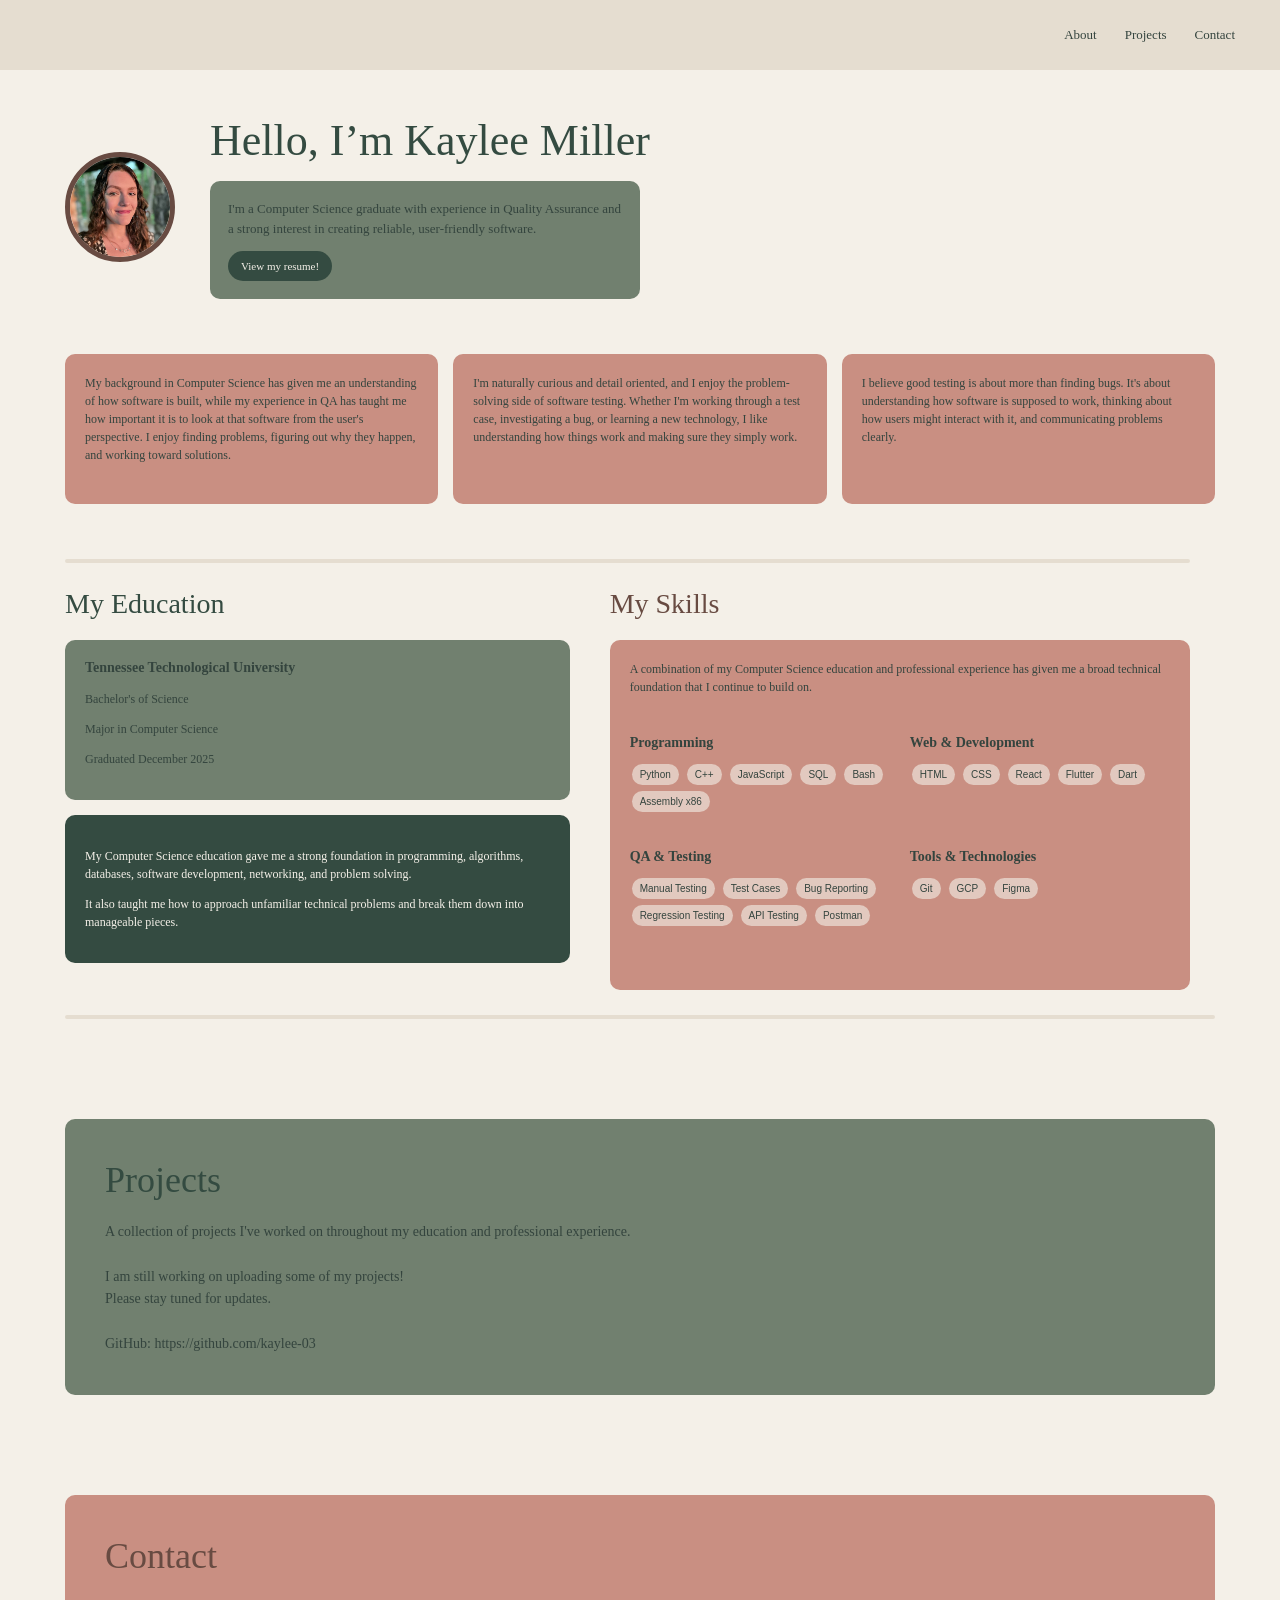
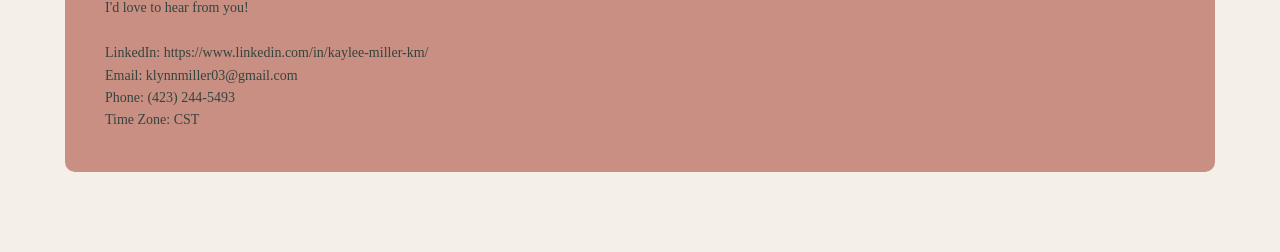
==== index.html @ ca08cdcf "website commit" ====
<!DOCTYPE html>
<html lang="en">
<head>
    <meta charset="UTF-8">
    <meta name="viewport" content="width=device-width, initial-scale=1.0">

    <title>Kaylee Miller | Portfolio</title>

    <link rel="stylesheet" href="styles.css">
</head>

<body>

    <!-- Navigation -->
    <header class="navbar">
        <nav>
            <a href="index.html">About</a>
            <a href="#projects">Projects</a>
            <a href="#contact">Contact</a>
        </nav>
    </header>


    <!-- Main About Page -->
    <main class="about-page">

        <!-- Introduction -->
        <section class="intro-section">

            <div class="profile-image-container">
                <img 
                    src="assets/me.jpg" 
                    alt="Kaylee Miller"
                    class="profile-image"
                >
            </div>

            <div class="intro-content">

                <h1>Hello, I’m Kaylee Miller</h1>

                <div class="intro-card">
                    <p>
                        I'm a Computer Science graduate with experience in 
                        Quality Assurance and a strong interest in creating 
                        reliable, user-friendly software.
                    </p>

                    <a href="resume.html" class="button">
                        View my resume!
                    </a>
                </div>

            </div>

        </section>


        <!-- About Cards -->
        <section class="about-cards">

            <div class="about-card">
                <p>
                    My background in Computer Science has given me an 
                    understanding of how software is built, while my 
                    experience in QA has taught me how important it is 
                    to look at that software from the user's perspective.
                    I enjoy finding problems, figuring out why they happen,
                    and working toward solutions.
                </p>
            </div>

            <div class="about-card">
                <p>
                    I'm naturally curious and detail oriented, and I enjoy 
                    the problem-solving side of software testing. Whether 
                    I'm working through a test case, investigating a bug, 
                    or learning a new technology, I like understanding 
                    how things work and making sure they simply work.
                </p>
            </div>

            <div class="about-card">
                <p>
                    I believe good testing is about more than finding bugs.
                    It's about understanding how software is supposed to 
                    work, thinking about how users might interact with it,
                    and communicating problems clearly.
                </p>
            </div>

        </section>


        <!-- Education and Skills -->
        <section class="education-skills-section">

            <div class="section-header-line"></div>

            <div class="education-skills">

                <!-- Education -->
                <div class="education-column">

                    <h2>My Education</h2>

                    <div class="education-card">

                        <h3>
                            Tennessee Technological University
                        </h3>

                        <p>
                            Bachelor's of Science
                        </p>

                        <p>
                            Major in Computer Science
                        </p>

                        <p>
                            Graduated December 2025
                        </p>

                    </div>


                    <div class="education-description">

                        <p>
                            My Computer Science education gave me a strong 
                            foundation in programming, algorithms, databases,
                            software development, networking, and problem 
                            solving.
                        </p>

                        <p>
                            It also taught me how to approach unfamiliar 
                            technical problems and break them down into 
                            manageable pieces.
                        </p>

                    </div>

                </div>


                <!-- Skills -->
                <div class="skills-column">

                    <h2>My Skills</h2>

                    <div class="skills-card">

                        <p>
                            A combination of my Computer Science education 
                            and professional experience has given me a broad 
                            technical foundation that I continue to build on.
                        </p>

                        <div class="skills-list">

                            <div class="skill-group">
                                <h3>Programming</h3>

                                <span>Python</span>
                                <span>C++</span>
                                <span>JavaScript</span>
                                <span>SQL</span>
                                <span>Bash</span>
                                <span>Assembly x86</span>
                            </div>


                            <div class="skill-group">
                                <h3>Web & Development</h3>

                                <span>HTML</span>
                                <span>CSS</span>
                                <span>React</span>
                                <span>Flutter</span>
                                <span>Dart</span>
                            </div>


                            <div class="skill-group">
                                <h3>QA & Testing</h3>

                                <span>Manual Testing</span>
                                <span>Test Cases</span>
                                <span>Bug Reporting</span>
                                <span>Regression Testing</span>
                                <span>API Testing</span>
                                <span>Postman</span>
                            </div>


                            <div class="skill-group">
                                <h3>Tools & Technologies</h3>

                                <span>Git</span>
                                <span>GCP</span>
                                <span>Figma</span>
                            </div>

                        </div>

                    </div>

                </div>

            </div>

        </section>


        <div class="section-header-line"></div>

        <!-- Projects placeholder -->
        <section id="projects" class="projects-section">

            <h2>Projects</h2>

            <p>
                A collection of projects I've worked on throughout my 
                education and professional experience.<br><br>

                I am still working on uploading some of my projects!<br>
                Please stay tuned for updates.<br><br>

                GitHub: https://github.com/kaylee-03
            </p>

        </section>

        <!-- Contact placeholder -->
        <section id="contact" class="contact-section">

            <h2>Contact</h2>

            <p>
                I'd love to hear from you!<br><br>

                LinkedIn: https://www.linkedin.com/in/kaylee-miller-km/<br>
                Email: klynnmiller03@gmail.com<br>
                Phone: (423) 244-5493<br>
                Time Zone: CST
            </p>

        </section>

    </main>

</body>
</html>
---- styles.css ----
/* =========================================
   COLOR PALETTE
   ========================================= */

:root {
    --cream: #F4F0E8;
    --beige: #E5DDD0;

    --sage: #71806F;
    --forest: #344B41;

    --terracotta: #C98F82;
    --brown: #684B42;

    --dark-text: #34443E;
    --light-text: #F4F0E8;
}


/* =========================================
   GENERAL
   ========================================= */

* {
    box-sizing: border-box;
}

html {
    scroll-behavior: smooth;
}

body {
    margin: 0;
    background-color: var(--cream);
    color: var(--dark-text);

    font-family: Georgia, "Times New Roman", serif;
}

/* Make normal paragraph text dark */
p {
    color: var(--dark-text);
}


/* =========================================
   NAVIGATION
   ========================================= */

.navbar {
    height: 70px;

    background-color: var(--beige);

    display: flex;
    align-items: center;
    justify-content: flex-end;

    padding: 0 45px;
}

.navbar nav {
    display: flex;
    gap: 28px;
}

.navbar a {
    color: var(--dark-text);

    text-decoration: none;

    font-size: 13px;

    transition: opacity 0.2s ease;
}

.navbar a:hover {
    opacity: 0.6;
}


/* =========================================
   MAIN PAGE
   ========================================= */

.about-page {
    width: min(1200px, 94%);
    margin: 0 auto;
    padding: 45px 25px 80px;
}


/* =========================================
   INTRODUCTION
   ========================================= */

.intro-section {
    display: flex;
    align-items: center;

    gap: 35px;

    margin-bottom: 55px;
}


/* Profile photo */

.profile-image-container {
    width: 110px;
    height: 110px;

    flex-shrink: 0;

    border-radius: 50%;

    border: 5px solid var(--brown);

    overflow: hidden;

    background-color: var(--sage);
}

.profile-image {
    width: 100%;
    height: 100%;

    object-fit: cover;
}


/* Intro text */

.intro-content {
    max-width: 620px;
}

.intro-content h1 {
    margin: 0 0 15px;

    font-size: clamp(30px, 4vw, 44px);

    font-weight: normal;

    color: var(--forest);
}


/* Green intro card */

.intro-card {
    background-color: var(--sage);

    color: var(--dark-text);

    border-radius: 10px;

    padding: 18px;

    width: 100%;
    max-width: 430px;
}

.intro-card p {
    margin-top: 0;

    font-size: 13px;
    line-height: 1.5;
}


/* Resume button */

.button {
    display: inline-block;

    background-color: var(--forest);

    color: var(--cream);

    padding: 9px 13px;

    border-radius: 20px;

    text-decoration: none;

    font-size: 11px;

    transition: transform 0.2s ease,
                opacity 0.2s ease;
}

.button:hover {
    transform: translateY(-2px);
    opacity: 0.9;
}


/* =========================================
   THREE ABOUT CARDS
   ========================================= */

.about-cards {
    display: grid;

    grid-template-columns: repeat(3, 1fr);

    gap: 15px;

    margin-bottom: 55px;
}

.about-card {
    background-color: var(--terracotta);

    border-radius: 10px;

    padding: 20px;

    min-height: 150px;
}

.about-card p {
    margin: 0;

    font-size: 12px;

    line-height: 1.5;
}


/* =========================================
   EDUCATION + SKILLS
   ========================================= */

.education-skills-section {
    position: relative;
    padding-right: 25px;
}


/* Horizontal line from Figma */

.section-header-line {
    height: 4px;
    background-color: var(--beige);
    border-radius: 5px;

    margin-top: 25px;
    margin-bottom: 25px;
}


/* Two columns */

.education-skills {
    display: grid;

    grid-template-columns: 1fr 1.15fr;

    gap: 40px;
}


/* =========================================
   EDUCATION
   ========================================= */

.education-column h2,
.skills-column h2 {
    font-size: 28px;

    font-weight: normal;

    margin: 0 0 20px;

    color: var(--forest);
}


/* Education green box */

.education-card {
    background-color: var(--sage);

    border-radius: 10px;

    padding: 20px;

    margin-bottom: 15px;
}

.education-card h3 {
    margin-top: 0;

    font-size: 14px;
}

.education-card p {
    font-size: 12px;

    line-height: 1.5;

    color: var(--dark-text);
}


/* Dark green education description */

.education-description {
    background-color: var(--forest);

    color: var(--cream);

    border-radius: 10px;

    padding: 20px;
}

.education-description p {
    font-size: 12px;

    line-height: 1.5;

    color: var(--light-text);
}


/* =========================================
   SKILLS
   ========================================= */

.skills-column h2 {
    color: var(--brown);
}


/* Large terracotta skills box */

.skills-card {
    background-color: var(--terracotta);

    border-radius: 10px;

    padding: 20px;

    min-height: 350px;
}

.skills-card > p {
    font-size: 12px;

    margin-top: 0;

    line-height: 1.5;

    color: var(--dark-text);
}


/* Individual skill categories */

.skills-list {
    display: grid;

    grid-template-columns: repeat(2, 1fr);

    gap: 20px;

    margin-top: 25px;
}

.skill-group h3 {
    font-size: 14px;

    margin-bottom: 10px;
}

.skill-group span {
    display: inline-block;

    background-color: rgba(244, 240, 232, 0.6);

    padding: 5px 8px;

    border-radius: 15px;

    margin: 3px 2px;

    font-family: Arial, sans-serif;

    font-size: 10px;
}


/* =========================================
   PROJECTS
   ========================================= */

.projects-section {
    margin-top: 100px;

    padding: 40px;

    background-color: var(--sage);

    border-radius: 10px;

    color: var(--forest);
}

.projects-section h2 {
    font-size: 36px;
    font-weight: normal;

    margin-top: 0;
    margin-bottom: 20px;

    color: var(--forest);
}

.projects-section p {
    max-width: 600px;

    font-size: 14px;
    line-height: 1.6;

    margin-bottom: 0;

    color: var(--dark-text);
}


/* =========================================
   CONTACT
   ========================================= */

.contact-section {
    margin-top: 100px;

    padding: 40px;

    background-color: var(--terracotta);

    border-radius: 10px;

    color: var(--brown);
}

.contact-section h2 {
    font-size: 36px;
    font-weight: normal;

    margin-top: 0;
    margin-bottom: 20px;

    color: var(--brown);
}

.contact-section p {
    max-width: 600px;

    font-size: 14px;
    line-height: 1.6;

    margin-bottom: 0;

    color: var(--dark-text);
}


/* =========================================
   MOBILE
   ========================================= */

@media (max-width: 750px) {

    .navbar {
        height: 60px;

        padding: 0 20px;
    }

    .navbar nav {
        gap: 15px;
    }

    .about-page {
        padding: 30px 15px;
    }


    .intro-section {
        flex-direction: column;

        align-items: flex-start;
    }


    .about-cards {
        grid-template-columns: 1fr;
    }


    .education-skills {
        grid-template-columns: 1fr;
        gap: 30px;
    }

    .skills-list {
        grid-template-columns: 1fr;
    }

    /* Extra breathing room at the bottom of Skills */
    .skills-card {
        min-height: 0;
        padding: 20px;
        padding-bottom: 40px;
    }
}

/* =========================================
   RESUME PAGE
   ========================================= */

.resume-body {
    height: 100vh;

    overflow: hidden;
}


/* Resume main area */

.resume-page {
    height: calc(100vh - 70px);

    padding: 20px 30px 30px;

    display: flex;

    flex-direction: column;
}


/* Heading */

.resume-heading {
    display: flex;

    align-items: center;

    gap: 20px;

    flex-shrink: 0;

    margin-bottom: 15px;
}

.resume-heading h1 {
    margin: 0;

    font-size: 30px;

    font-weight: normal;

    color: var(--forest);
}


/* Back arrow */

.back-button {
    color: var(--forest);

    text-decoration: none;

    font-size: 30px;

    line-height: 1;

    transition: transform 0.2s ease;
}

.back-button:hover {
    transform: translateX(-4px);
}


/* =========================================
   PDF VIEWER
   ========================================= */

.resume-viewer {
    width: min(650px, 90%);

    flex: 1;

    min-height: 0;

    margin: 0 auto;

    background-color: var(--brown);

    border-radius: 10px;

    padding: 12px;

    overflow: hidden;
}


/*
    The iframe is the thing that displays
    the PDF.

    The overall page itself does NOT scroll.
*/

.resume-viewer iframe {
    width: 100%;

    height: 100%;

    border: none;

    background-color: white;
}
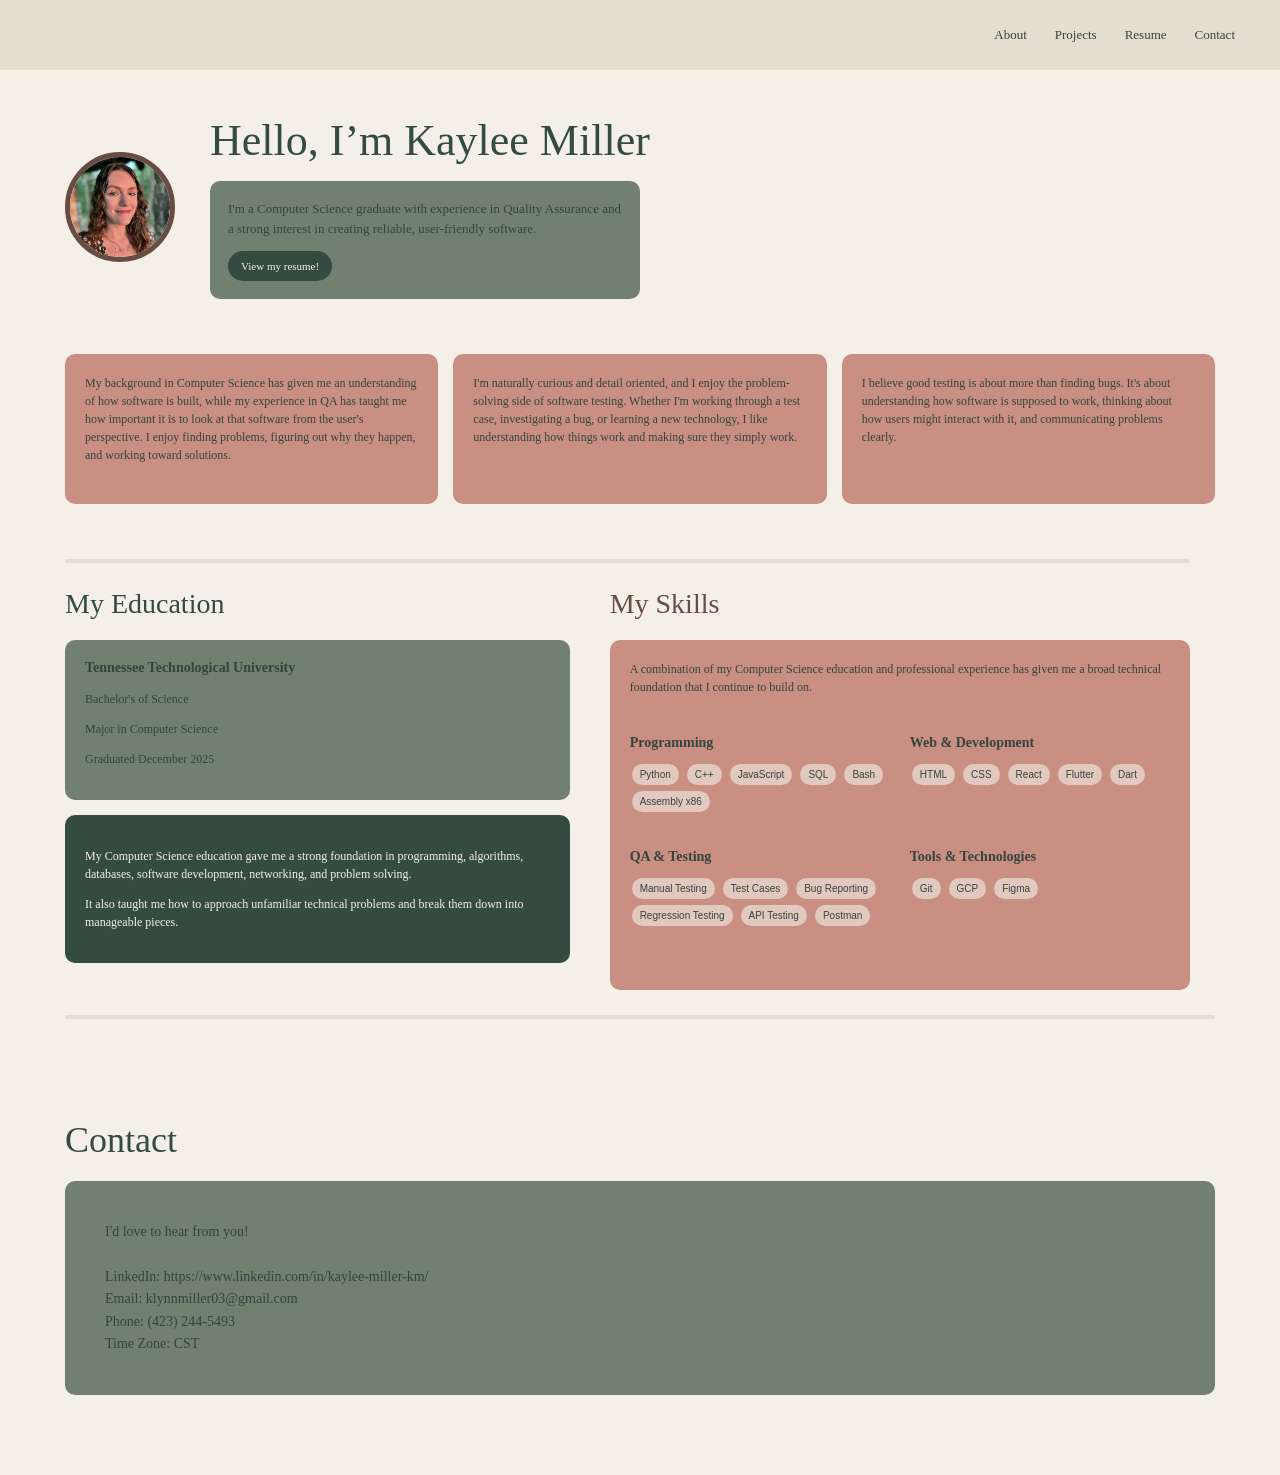
==== commit 80da98a4: "added projects page" ====
--- a/index.html
+++ b/index.html
@@ -15,8 +15,9 @@
     <header class="navbar">
         <nav>
             <a href="index.html">About</a>
-            <a href="#projects">Projects</a>
-            <a href="#contact">Contact</a>
+            <a href="projects.html">Projects</a>
+            <a href="resume.html">Resume</a>
+            <a href="index.html#contact">Contact</a>
         </nav>
     </header>
 
@@ -216,38 +217,22 @@
 
         <div class="section-header-line"></div>
 
-        <!-- Projects placeholder -->
-        <section id="projects" class="projects-section">
-
-            <h2>Projects</h2>
-
-            <p>
-                A collection of projects I've worked on throughout my 
-                education and professional experience.<br><br>
-
-                I am still working on uploading some of my projects!<br>
-                Please stay tuned for updates.<br><br>
-
-                GitHub: https://github.com/kaylee-03
-            </p>
-
-        </section>
-
         <!-- Contact placeholder -->
-        <section id="contact" class="contact-section">
-
+        <section class="contact-section-wrapper" id="contact">
             <h2>Contact</h2>
 
-            <p>
-                I'd love to hear from you!<br><br>
-
-                LinkedIn: https://www.linkedin.com/in/kaylee-miller-km/<br>
-                Email: klynnmiller03@gmail.com<br>
-                Phone: (423) 244-5493<br>
-                Time Zone: CST
-            </p>
-
-        </section>
+                <section id="contact" class="contact-section">
+                    <p>
+                        I'd love to hear from you!<br><br>
+
+                        LinkedIn: https://www.linkedin.com/in/kaylee-miller-km/<br>
+                        Email: klynnmiller03@gmail.com<br>
+                        Phone: (423) 244-5493<br>
+                        Time Zone: CST
+                    </p>
+
+                </section>
+            </section>
 
     </main>
 
--- a/styles.css
+++ b/styles.css
@@ -49,14 +49,15 @@
 
 .navbar {
     height: 70px;
-
     background-color: var(--beige);
-
     display: flex;
     align-items: center;
     justify-content: flex-end;
-
     padding: 0 45px;
+
+    position: sticky;
+    top: 0;
+    z-index: 1000;
 }
 
 .navbar nav {
@@ -394,78 +395,303 @@
 
 
 /* =========================================
-   PROJECTS
-   ========================================= */
-
-.projects-section {
+   CONTACT
+   ========================================= */
+
+.contact-section-wrapper {
     margin-top: 100px;
-
-    padding: 40px;
-
-    background-color: var(--sage);
-
-    border-radius: 10px;
-
-    color: var(--forest);
-}
-
-.projects-section h2 {
+}
+
+.contact-section-wrapper h2 {
     font-size: 36px;
     font-weight: normal;
-
-    margin-top: 0;
-    margin-bottom: 20px;
-
+    margin: 0 0 20px;
     color: var(--forest);
 }
 
-.projects-section p {
+.contact-section {
+    padding: 40px;
+    background-color: var(--sage);
+    border-radius: 10px;
+}
+
+.contact-section p {
     max-width: 600px;
-
     font-size: 14px;
     line-height: 1.6;
-
+    margin: 0;
+    color: var(--dark-text);
+}
+
+
+/* =========================================
+   PROJECTS PAGE
+   ========================================= */
+
+.projects-page {
+    width: 100%;
+    margin: 0;
+    padding: 20px 30px 80px;
+}
+
+
+/* =========================================
+   PROJECTS HEADING
+   ========================================= */
+
+.projects-heading {
+    display: flex;
+
+    align-items: center;
+
+    gap: 20px;
+
+    margin-bottom: 35px;
+}
+
+.projects-heading h1 {
+    margin: 0;
+
+    font-size: 30px;
+
+    font-weight: normal;
+
+    color: var(--brown);
+}
+
+
+/* Back arrow */
+
+.projects-back-button {
+    color: var(--brown);
+
+    text-decoration: none;
+
+    font-size: 30px;
+
+    line-height: 1;
+
+    transition: transform 0.2s ease;
+}
+
+.projects-back-button:hover {
+    transform: translateX(-4px);
+}
+
+
+/* =========================================
+   PROJECT INTRODUCTION
+   ========================================= */
+
+.projects-intro {
+    width: min(700px, 100%);
+
+    margin: 0 auto 40px;
+
+    text-align: left;
+}
+
+.projects-intro p {
+    margin: 0 0 18px;
+
+    font-size: 14px;
+
+    line-height: 1.6;
+
+    color: var(--dark-text);
+}
+
+.projects-intro p:last-child {
     margin-bottom: 0;
-
-    color: var(--dark-text);
-}
-
-
-/* =========================================
-   CONTACT
-   ========================================= */
-
-.contact-section {
-    margin-top: 100px;
+}
+
+.projects-intro a {
+    color: var(--dark-text);
+
+    text-decoration: none;
+}
+
+.projects-intro a:hover {
+    text-decoration: underline;
+}
+
+
+/* =========================================
+   PROJECT CARD
+   ========================================= */
+
+.project-card {
+    width: min(850px, 100%);
+
+    margin: 0 auto 30px;
+
+    background-color: var(--terracotta);
+
+    border-radius: 12px;
 
     padding: 40px;
-
-    background-color: var(--terracotta);
+}
+
+.project-content {
+    max-width: 900px;
+}
+
+
+/* Small category label */
+
+.project-label {
+    margin: 0 0 10px;
+
+    font-family: Arial, sans-serif;
+
+    font-size: 10px;
+
+    font-weight: bold;
+
+    letter-spacing: 2px;
+
+    color: var(--dark-text);
+}
+
+
+/* Project title */
+
+.project-card h2 {
+    margin: 0 0 18px;
+
+    font-size: clamp(26px, 4vw, 36px);
+
+    font-weight: normal;
+
+    color: var(--dark-text);
+}
+
+
+/* Description */
+
+.project-description {
+    max-width: 700px;
+
+    margin: 0 0 25px;
+
+    font-size: 14px;
+
+    line-height: 1.6;
+
+    color: var(--dark-text);
+}
+
+
+/* Technology tags */
+
+.project-technologies {
+    display: flex;
+
+    flex-wrap: wrap;
+
+    gap: 8px;
+
+    margin-bottom: 35px;
+}
+
+.project-technologies span {
+    background-color: rgba(244, 240, 232, 0.7);
+
+    padding: 7px 11px;
+
+    border-radius: 20px;
+
+    font-family: Arial, sans-serif;
+
+    font-size: 10px;
+
+    color: var(--dark-text);
+}
+
+
+/* =========================================
+   PROJECT DETAILS
+   ========================================= */
+
+.project-details {
+    background-color: var(--brown);
 
     border-radius: 10px;
 
+    padding: 22px;
+
+    margin-bottom: 30px;
+}
+
+.project-details h3 {
+    margin: 0 0 15px;
+
+    font-size: 17px;
+
+    font-weight: normal;
+
+    color: var(--light-text);
+}
+
+.project-details ul {
+    margin: 0;
+
+    padding-left: 20px;
+}
+
+.project-details li {
+    margin-bottom: 8px;
+
+    font-size: 12px;
+
+    line-height: 1.5;
+
+    color: var(--light-text);
+}
+
+
+/* =========================================
+   PROJECT BUTTONS
+   ========================================= */
+
+.project-buttons {
+    display: flex;
+
+    flex-wrap: wrap;
+
+    gap: 12px;
+}
+
+.project-button {
+    display: inline-block;
+
+    background-color: var(--brown);
+
+    color: var(--cream);
+
+    padding: 10px 15px;
+
+    border-radius: 20px;
+
+    text-decoration: none;
+
+    font-size: 11px;
+
+    transition:
+        transform 0.2s ease,
+        opacity 0.2s ease;
+}
+
+.project-button:hover {
+    transform: translateY(-2px);
+
+    opacity: 0.9;
+}
+
+.project-button.secondary {
+    background-color: var(--cream);
+
     color: var(--brown);
-}
-
-.contact-section h2 {
-    font-size: 36px;
-    font-weight: normal;
-
-    margin-top: 0;
-    margin-bottom: 20px;
-
-    color: var(--brown);
-}
-
-.contact-section p {
-    max-width: 600px;
-
-    font-size: 14px;
-    line-height: 1.6;
-
-    margin-bottom: 0;
-
-    color: var(--dark-text);
 }
 
 
@@ -517,6 +743,50 @@
         padding: 20px;
         padding-bottom: 40px;
     }
+
+    .projects-page {
+        width: 94%;
+
+        padding: 25px 15px 60px;
+    }
+
+    .projects-heading {
+        gap: 15px;
+
+        margin-bottom: 30px;
+    }
+
+    .projects-heading h1 {
+        font-size: 30px;
+    }
+
+    .projects-intro {
+        margin-bottom: 30px;
+
+        text-align: left;
+    }
+
+    .project-card {
+        padding: 25px;
+    }
+
+    .project-card h2 {
+        font-size: 27px;
+    }
+
+    .project-description {
+        font-size: 13px;
+    }
+
+    .project-details {
+        padding: 18px;
+    }
+
+    .project-buttons {
+        flex-direction: column;
+
+        align-items: flex-start;
+    }
 }
 
 /* =========================================
